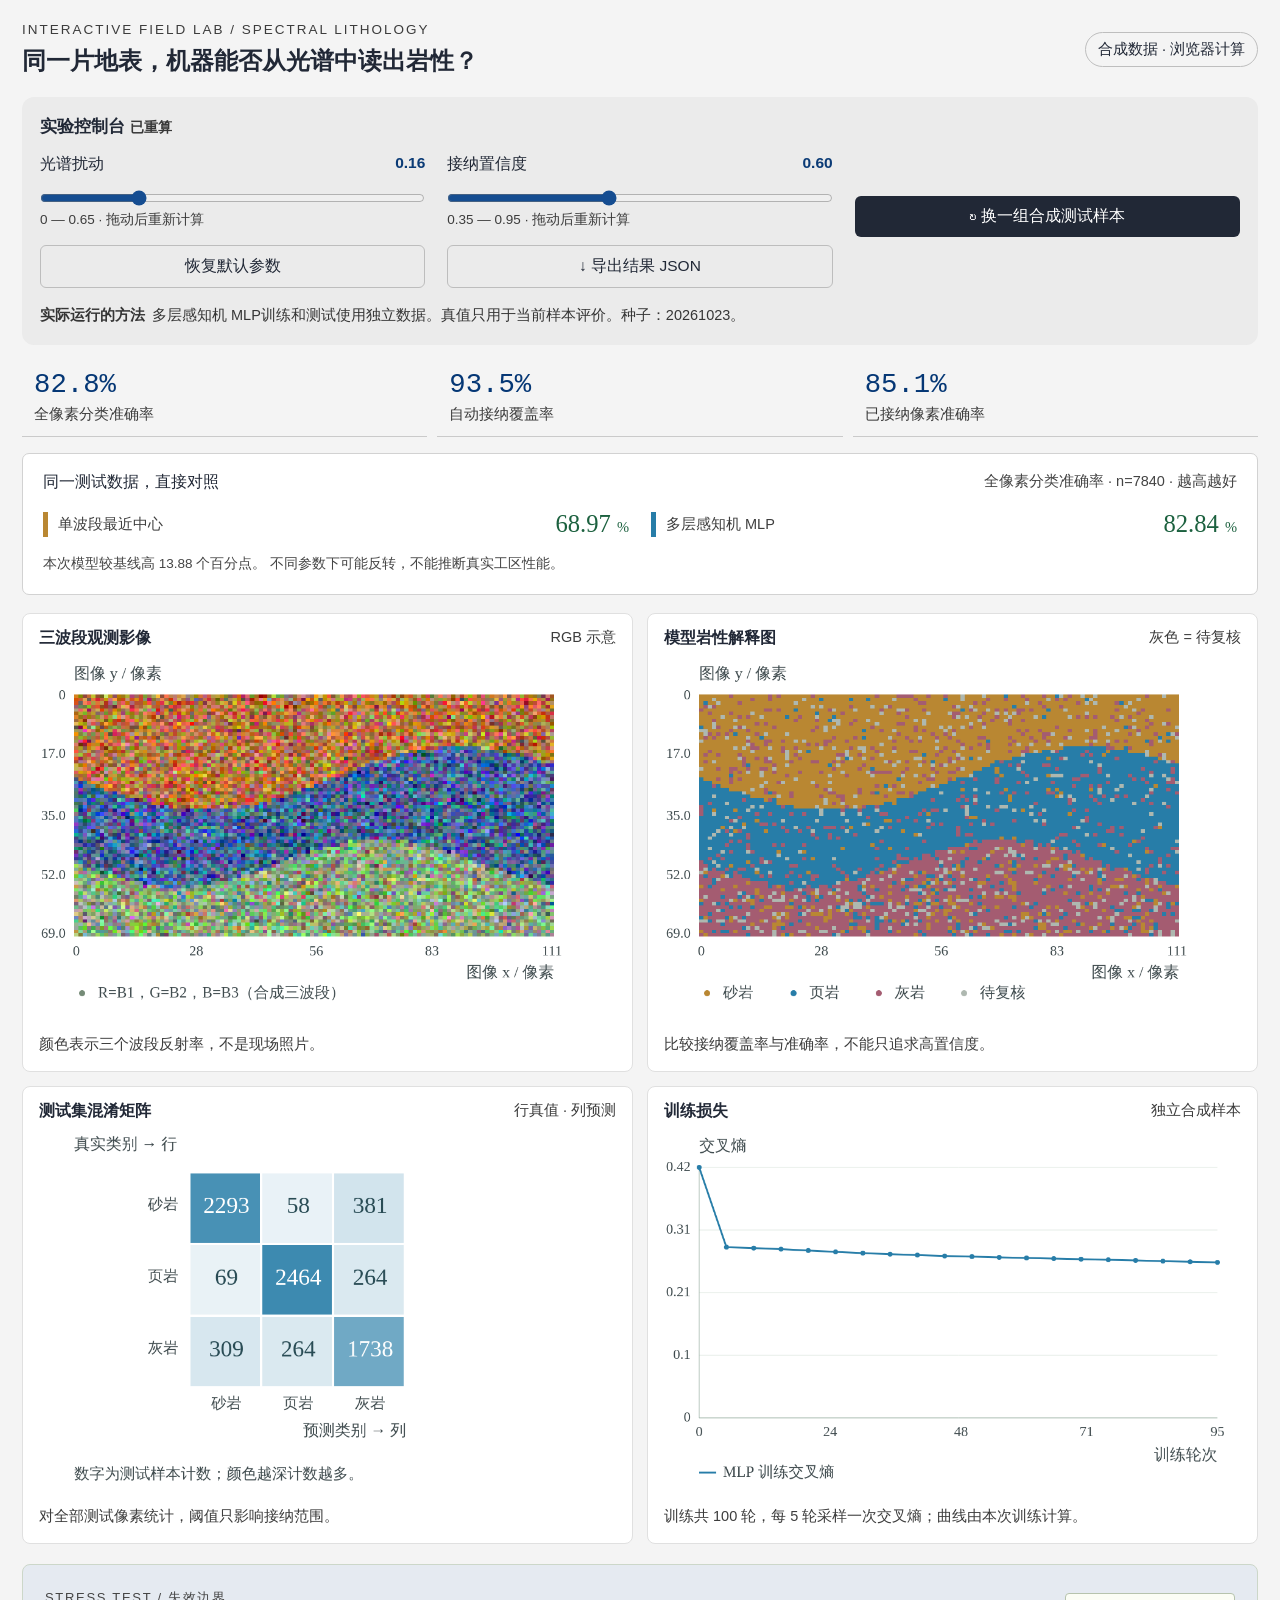
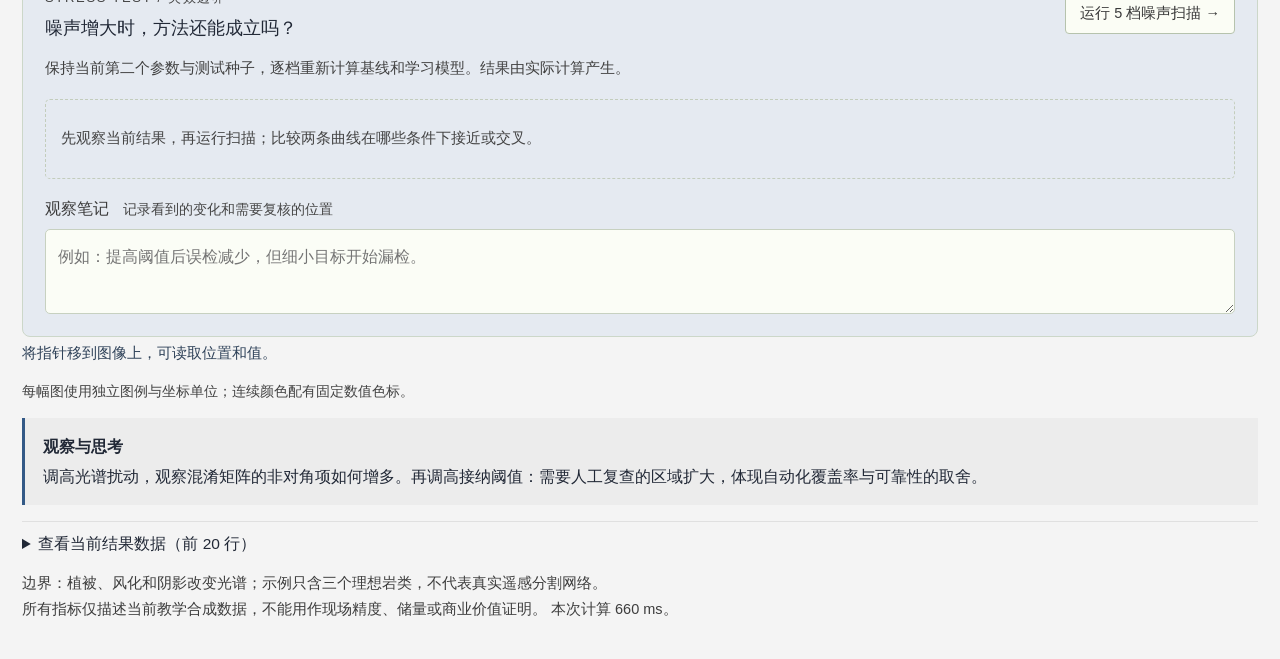
==== cases/geo-spectral/demo/index.html @ 85d24e7f "Initial commit" ====
<!doctype html><html lang="zh-CN"><head><meta charset="utf-8"><meta name="viewport" content="width=device-width,initial-scale=1"><title>地质剖面遥感解译</title><link rel="stylesheet" href="lab.css"></head><body><main id="lab"></main><script src="science.js"></script><script src="charts.js"></script><script src="model-contracts.js"></script><script src="lab-tools.js"></script><script src="config.js"></script><script src="lab.js"></script></body></html>
---- cases/geo-spectral/demo/lab.css ----
:root{color-scheme:light;--ink:#212836;--muted:#3c3c3c;--gold:#bb7b1b;--line:#e0e0e0;--paper:#f4f4f4;--teal:#164d92}*{box-sizing:border-box}body{margin:0;background:var(--paper);color:var(--ink);font-family:"Segoe UI","Microsoft YaHei",sans-serif;font-size:17px}button,input,select{font:inherit}button{cursor:pointer}button:focus-visible,input:focus-visible,summary:focus-visible{outline:3px solid #bb7b1b;outline-offset:3px}#lab{padding:22px;max-width:1550px;margin:auto}.lab-top{display:flex;gap:20px;justify-content:space-between;align-items:center;margin-bottom:20px}.eyebrow{font-size:13.5px;letter-spacing:2px;color:var(--muted);margin-bottom:8px}.lab-top h2{font-size:23.7px;margin:0;font-weight:600}.tag{border:1px solid #bebebe;border-radius:30px;padding:7px 12px;white-space:nowrap;font-size:14.5px}.lab-layout{display:grid;grid-template-columns:230px minmax(0,1fr);gap:22px}.controls{background:#ebebeb;border-radius:12px;padding:20px;align-self:start}.controls h3{font-size:17px;margin:0 0 22px}.ctrl{display:block;margin-bottom:26px}.ctrl>span{display:flex;justify-content:space-between;font-size:15.5px}.ctrl output{font-variant-numeric:tabular-nums;color:#0b3b76;font-weight:700}.ctrl input{width:100%;margin:15px 0 3px;accent-color:#154d91}.ctrl small{display:block;color:var(--muted);font-size:13.5px}.control-btn{background:var(--ink);border:0;color:white;border-radius:6px;padding:10px;width:100%;margin:0 0 8px;font-size:15.5px}.control-btn.secondary{background:transparent;border:1px solid #bdbdbd;color:var(--ink)}.control-note{font-size:14.5px;line-height:1.9;color:#353535}.lab-results{min-width:0}.metrics{display:grid;grid-template-columns:repeat(3,1fr);gap:10px;margin-bottom:16px}.metric{border-bottom:1px solid #cacaca;padding:2px 12px 12px}.metric strong{font-family:Consolas,monospace;font-size:27.3px;font-weight:500;display:block;color:#053775}.metric span{font-size:14.5px;color:var(--muted);display:block;margin-top:5px}.plots{display:grid;grid-template-columns:repeat(2,minmax(0,1fr));gap:14px}.plot{background:#fff;border:1px solid var(--line);border-radius:8px;overflow:hidden;min-width:0}.plot-head{padding:14px 16px 4px;display:flex;justify-content:space-between;gap:8px}.plot-head b{font-size:15.5px;font-weight:600}.plot-head span{color:var(--muted);font-size:13.5px}.plot canvas{display:block;width:100%;height:auto;aspect-ratio:1.8;touch-action:pan-y}.plot-caption{padding:0 16px 12px;color:var(--muted);font-size:13.5px;line-height:1.7;min-height:30px}.legend{display:flex;flex-wrap:wrap;gap:15px;padding:12px 0;font-size:14.5px;color:#383838}.legend i{display:inline-block;width:9px;height:9px;border-radius:2px;margin-right:5px}.lab-insight{background:#ececec;border-left:3px solid #335986;padding:14px 18px;font-size:15.5px;line-height:1.9;margin-top:14px}.lab-insight b{display:block;font-size:15.5px}.lab-foot{color:#3d3d3d;font-size:14.5px;line-height:1.8;margin-top:15px}.data-details{margin-top:16px;border-top:1px solid var(--line);padding-top:12px}.data-details summary{cursor:pointer;font-size:15.5px}.data-scroll{max-height:220px;overflow:auto;margin-top:10px}table{border-collapse:collapse;width:100%;font-size:14.5px}td,th{padding:7px;border-bottom:1px solid var(--line);text-align:left}th{background:#ebebeb}.hover-readout{font-size:14.5px;color:#2f4259;min-height:22px;margin-top:7px}a{color:#123a6c}.status{font-size:13.5px;color:#383838}.compare{margin-top:12px;font-size:14.5px;line-height:1.8;color:#3a3a3a}@media(max-width:760px){#lab{padding:12px}.lab-layout{grid-template-columns:1fr}.controls{display:grid;grid-template-columns:1fr 1fr;gap:0 20px;padding:16px}.controls h3,.control-note{grid-column:1/-1}.ctrl{margin-bottom:14px}.plots{grid-template-columns:1fr}.lab-top h2{font-size:20.5px}.lab-top{align-items:flex-start}.tag{font-size:13px}.metrics{gap:3px}.metric strong{font-size:25.6px}.metric{padding-left:3px}.metric span{font-size:13.5px}}

@media(min-width:761px) and (max-width:1100px){.lab-layout{grid-template-columns:1fr}.controls{display:grid;grid-template-columns:1fr 1fr 1fr;gap:0 20px;padding:16px}.controls h3{grid-column:1/-1;margin-bottom:15px}.ctrl{margin-bottom:12px}.control-note{grid-column:1/-1;margin:8px 0 0}.control-btn{align-self:end}.plots{grid-template-columns:1fr 1fr}}

/* Evidence-first laboratory additions. */
.plot canvas{aspect-ratio:1000/620}.chart-reading-note{font-size:13.5px;color:#424242;line-height:1.8;margin:14px 0}.paired-comparison{background:#fff;border:1px solid #d2d2d2;border-radius:7px;padding:18px 20px;margin:0 0 18px}.paired-head{display:flex;justify-content:space-between;gap:15px;font-size:15.5px}.paired-head>b{font-weight:500}.paired-head>span{color:#434343;font-size:13.5px}.paired-values{display:grid;grid-template-columns:1fr 1fr;gap:22px;margin-top:17px}.paired-values>div{display:grid;grid-template-columns:7px 1fr auto;align-items:center;gap:8px;font-size:14.5px;color:#3e3e3e}.paired-values i{width:5px;height:25px;display:inline-block}.paired-values strong{font:24.6px Consolas;color:#1c613f;white-space:nowrap}.paired-values strong small{font-size:14.5px}.paired-comparison>p{font-size:13.5px;line-height:1.8;color:#454545;margin:14px 0 0}.failure-lab{padding:22px;background:#e5eaf1;border:1px solid #ccd7c9;border-radius:8px;margin-top:20px}.failure-head{display:flex;justify-content:space-between;align-items:center;gap:20px}.failure-head small{font-size:13px;letter-spacing:1.7px;color:#444444}.failure-head h3{font-size:18.4px;font-weight:500;margin:8px 0 0}.failure-head button{border:1px solid #b6c3ad;padding:10px 14px;background:#fbfdf5;border-radius:4px;color:#393939;font-size:14.5px}.failure-head button:disabled{opacity:.7;cursor:progress}.failure-lab>p,.sweep-note{font-size:14.5px;line-height:1.9;color:#414141;margin-top:15px}.sweep-placeholder{font-size:14.5px;line-height:1.9;padding:25px 15px;color:#444444;border:1px dashed #c3cdbc;border-radius:5px;margin:17px 0}.failure-lab canvas{width:100%;height:auto;aspect-ratio:1000/620;background:white;border-radius:6px;display:block;margin:20px 0 0}.observation-label{display:block;font-size:15.5px;color:#3a3a3a;margin-top:20px}.observation-label>span{font-size:13.5px;color:#464646;margin-left:10px}.failure-lab textarea{display:block;width:100%;min-height:85px;padding:12px;border:1px solid #c7d1c0;background:#fbfdf6;resize:vertical;border-radius:5px;font:15.5px/1.9 'Segoe UI','Microsoft YaHei',sans-serif;color:#324459;margin-top:9px}

/* Wide, legible chart panels; desktop lab controls sit above the evidence. */
.lab-layout{grid-template-columns:1fr}.controls{display:grid;grid-template-columns:repeat(3,minmax(0,1fr));gap:0 22px;padding:18px}.controls h3{grid-column:1/-1;margin-bottom:16px}.ctrl{margin-bottom:16px}.control-note{grid-column:1/-1;font-size:14.5px;line-height:1.6;margin:8px 0 0}.control-note br{display:none}.control-note b{margin-right:7px}.control-btn{align-self:end}.plot canvas{aspect-ratio:1000/620}.plot-head b{font-size:16px}.plot-head span{font-size:14.5px}.plot-caption{font-size:14.5px;line-height:1.9}.paired-head b{font-size:16px}.paired-head span{font-size:14.5px}@media(max-width:1049px){.plots{grid-template-columns:1fr}.paired-values{gap:15px}.paired-values>div{grid-template-columns:6px 1fr;gap:6px}.paired-values strong{grid-column:2;font-size:25.5px}}
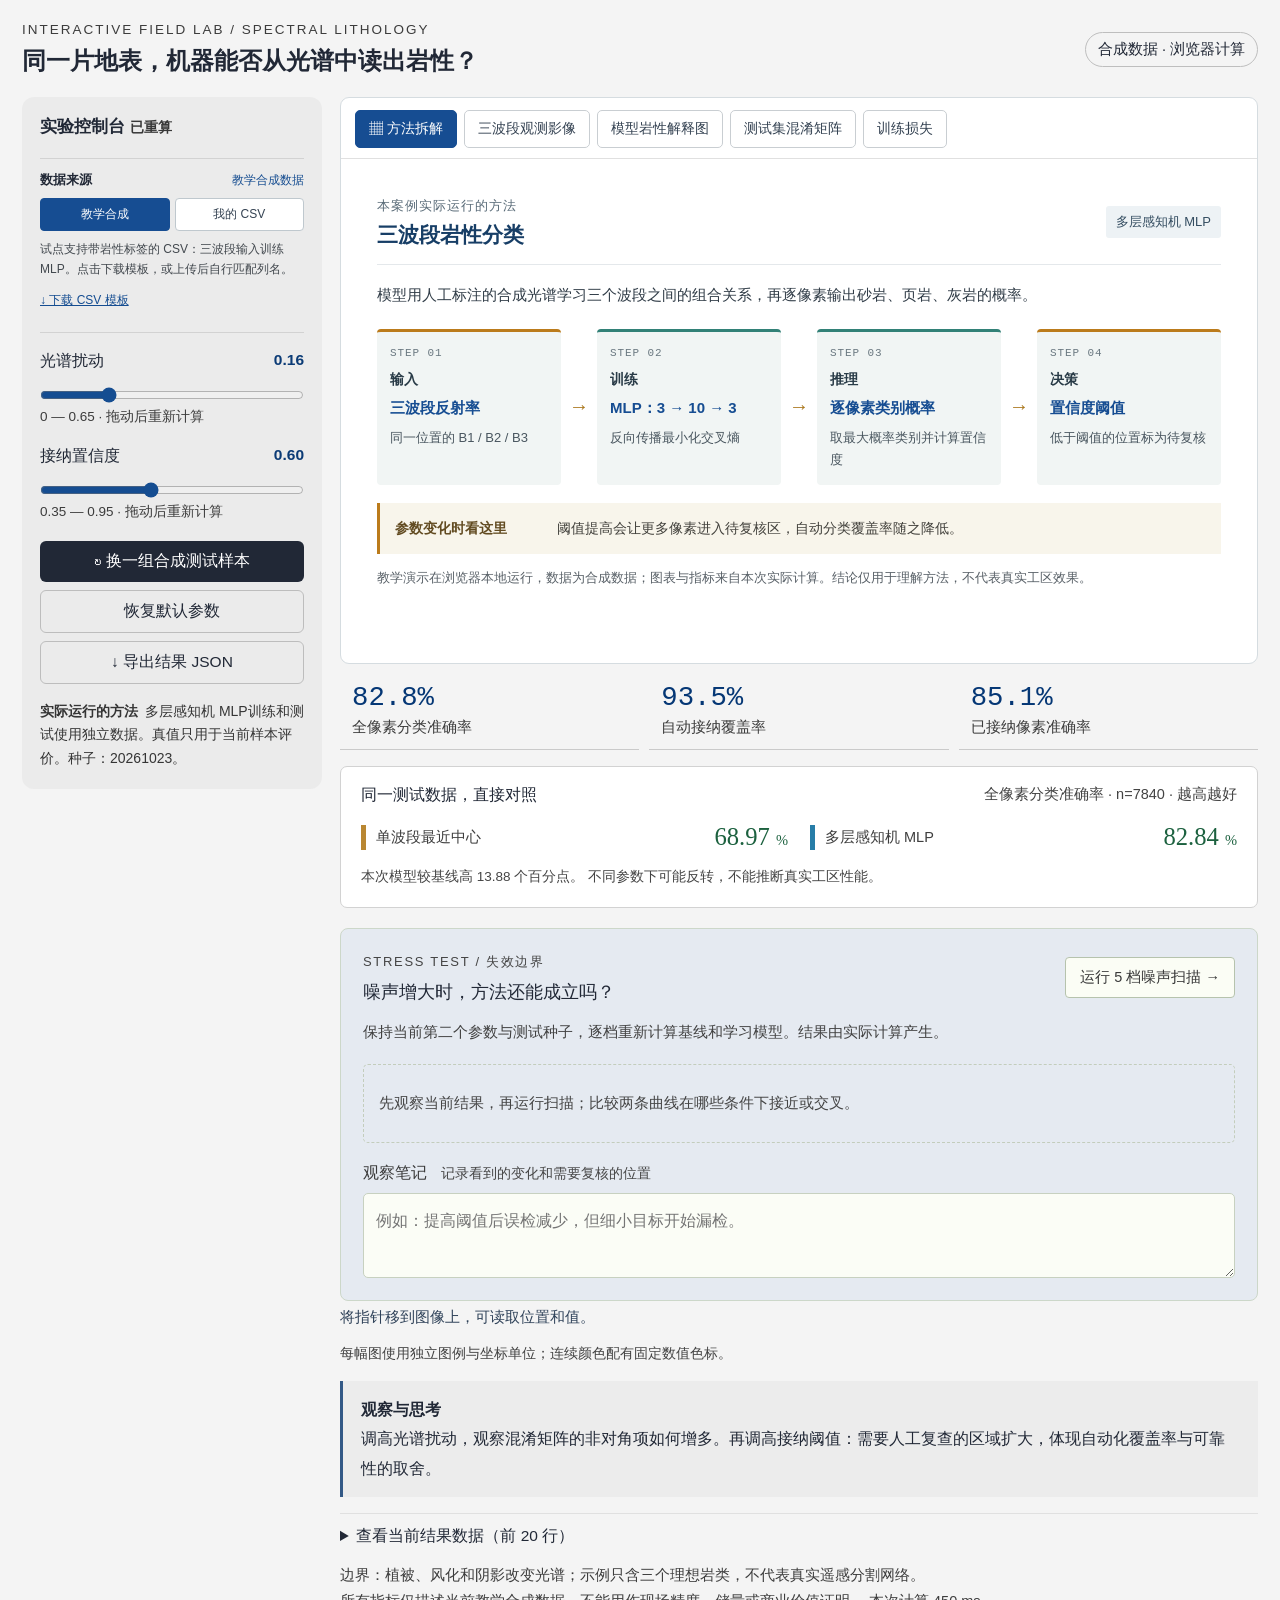
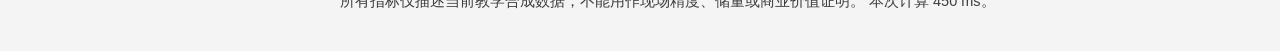
==== commit 4ed0af9a: "Add browser CSV training to spectral case" ====
--- a/cases/geo-spectral/demo/index.html
+++ b/cases/geo-spectral/demo/index.html
@@ -1 +1 @@
-<!doctype html><html lang="zh-CN"><head><meta charset="utf-8"><meta name="viewport" content="width=device-width,initial-scale=1"><title>地质剖面遥感解译</title><link rel="stylesheet" href="lab.css"></head><body><main id="lab"></main><script src="science.js"></script><script src="charts.js"></script><script src="model-contracts.js"></script><script src="lab-tools.js"></script><script src="config.js"></script><script src="lab.js"></script></body></html>+<!doctype html><html lang="zh-CN"><head><meta charset="utf-8"><meta name="viewport" content="width=device-width,initial-scale=1"><title>地质剖面遥感解译</title><link rel="stylesheet" href="lab.css"></head><body><main id="lab"></main><script src="science.js"></script><script src="charts.js"></script><script src="model-contracts.js"></script><script src="lab-tools.js"></script><script src="user-data.js"></script><script src="config.js"></script><script src="lab.js"></script></body></html>
--- a/cases/geo-spectral/demo/lab.css
+++ b/cases/geo-spectral/demo/lab.css
@@ -7,3 +7,52 @@
 
 /* Wide, legible chart panels; desktop lab controls sit above the evidence. */
 .lab-layout{grid-template-columns:1fr}.controls{display:grid;grid-template-columns:repeat(3,minmax(0,1fr));gap:0 22px;padding:18px}.controls h3{grid-column:1/-1;margin-bottom:16px}.ctrl{margin-bottom:16px}.control-note{grid-column:1/-1;font-size:14.5px;line-height:1.6;margin:8px 0 0}.control-note br{display:none}.control-note b{margin-right:7px}.control-btn{align-self:end}.plot canvas{aspect-ratio:1000/620}.plot-head b{font-size:16px}.plot-head span{font-size:14.5px}.plot-caption{font-size:14.5px;line-height:1.9}.paired-head b{font-size:16px}.paired-head span{font-size:14.5px}@media(max-width:1049px){.plots{grid-template-columns:1fr}.paired-values{gap:15px}.paired-values>div{grid-template-columns:6px 1fr;gap:6px}.paired-values strong{grid-column:2;font-size:25.5px}}
+
+
+/* Side-by-side experiment console and switchable evidence panel. */
+@media(min-width:761px){.lab-layout{grid-template-columns:minmax(260px,300px) minmax(0,1fr)!important;gap:18px}.controls{display:block!important;padding:18px;align-self:start;position:sticky;top:12px}.controls h3{margin-bottom:20px}.ctrl{margin-bottom:20px}.control-note{font-size:14px;line-height:1.7}.lab-results{min-width:0}.plots{display:block}.visual-tabs{display:flex;gap:7px;overflow-x:auto;padding:0 0 12px;border-bottom:1px solid #d8d8d8;margin-bottom:14px;scrollbar-width:thin}.visual-tab{flex:0 0 auto;border:1px solid #c9ced2;border-radius:5px;padding:9px 13px;background:#fff;color:#344252;font-size:14px;white-space:nowrap}.visual-tab:hover{border-color:#174e91;color:#174e91}.visual-tab.is-active{background:#164d92;border-color:#164d92;color:#fff}.visual-tab:focus-visible{outline:3px solid #bb7b1b;outline-offset:2px}.visual-stage{min-height:480px}.active-plot{width:100%}.active-plot canvas{aspect-ratio:1000/620}.method-panel{min-height:480px;background:#fff;border:1px solid #d9dfe3;border-radius:8px;padding:24px}.method-title{display:flex;justify-content:space-between;align-items:center;gap:14px;border-bottom:1px solid #e4e8eb;padding-bottom:15px}.method-title>div>span{font-size:13px;letter-spacing:.08em;color:#596b78}.method-title h3{margin:6px 0 0;font-size:21px;color:#173e66}.method-title>b{flex:0 0 auto;border-radius:3px;padding:7px 10px;background:#edf2f5;color:#344d61;font-size:13px;font-weight:500}.method-summary{font-size:15px;line-height:1.85;color:#303c47;margin:16px 0 20px}.method-flow{display:flex;align-items:stretch;gap:8px}.method-node{flex:1;min-width:0;padding:15px 13px;background:#f1f5f4;border-top:3px solid #328177;border-radius:4px}.method-node:nth-of-type(3n+1){border-top-color:#bb7b1b}.node-step{display:block;color:#6a7880;font:11px Consolas,monospace;letter-spacing:.08em;margin-bottom:12px}.method-node>b{display:block;color:#293b47;font-size:14px;margin-bottom:8px}.method-node>strong{display:block;color:#164d92;font-size:15px;line-height:1.5}.method-node>small{display:block;color:#49565f;font-size:13px;line-height:1.65;margin-top:8px}.flow-arrow{align-self:center;color:#aa771c;font-size:20px;font-weight:700}.method-key{display:grid;grid-template-columns:150px minmax(0,1fr);gap:12px;background:#f8f5eb;border-left:3px solid #bb7b1b;padding:13px 15px;margin-top:18px;font-size:14px;line-height:1.8}.method-key>b{color:#624b21}.method-key>span{color:#42413c}.method-caveat{font-size:12.5px;line-height:1.7;color:#596168;margin:14px 0 0}.chart-reading-note{margin-top:9px}.hover-readout{min-height:25px}}
+@media(max-width:760px){.visual-tabs{display:flex;gap:6px;overflow-x:auto;padding-bottom:9px;margin-bottom:10px}.visual-tab{flex:0 0 auto;font-size:13px;padding:8px 10px}.method-panel{background:#fff;border:1px solid #d9dfe3;border-radius:8px;padding:16px}.method-title{display:block}.method-title>b{display:inline-block;margin-top:10px}.method-flow{display:grid;grid-template-columns:1fr}.flow-arrow{transform:rotate(90deg);justify-self:center}.visual-stage{min-height:0}.method-key{grid-template-columns:1fr;gap:4px}.active-plot canvas{aspect-ratio:1000/620}}
+
+
+/* Align the chart workspace frame with the left experiment console. */
+.plots{border:1px solid #d5dce0;border-radius:9px;background:#fff;overflow:hidden}
+.visual-tabs{padding:12px 14px 10px;margin:0 0 12px;border-bottom:1px solid #e0e0e0}
+.visual-stage{padding:0 12px 12px;min-height:480px}
+.plots .active-plot{border:0;background:transparent}
+.plots .method-panel{border:0;background:#fff}
+.lab-results>.metrics{margin-top:16px}
+
+/* Upload a labeled CSV for local CPU training in the spectral case. */
+.user-data-box{border-top:1px solid #d2d2d2;border-bottom:1px solid #d2d2d2;padding:12px 0 14px;margin:0 0 18px}
+.user-data-heading{display:flex;justify-content:space-between;align-items:center;gap:8px;font-size:13px;margin-bottom:9px}
+.user-data-heading span{color:#174e91;font-size:12px}
+.user-source-switch{display:grid;grid-template-columns:1fr 1fr;gap:5px}
+.user-source-switch button{border:1px solid #bfc8ce;border-radius:4px;background:#fff;color:#344252;padding:7px 4px;font-size:12px}
+.user-source-switch button.is-active{background:#164d92;border-color:#164d92;color:#fff}
+.user-data-help{font-size:12px;line-height:1.65;color:#42484e;margin:9px 0}
+.user-template-link{display:inline-block;font-size:12px;color:#154d91;margin:0 0 9px}
+.user-data-panel[hidden],.user-mapping[hidden],.user-drop[hidden],.user-data-empty[hidden],.user-train-controls [hidden],.ctrl[hidden]{display:none!important}
+.user-data-panel{border:1px solid #ccd4db;border-radius:5px;background:#f7f8f8;padding:9px;margin-top:7px}
+.user-drop{position:relative;display:grid;gap:3px;border:1px dashed #7891a5;border-radius:4px;background:#fff;padding:10px 8px;text-align:center;cursor:pointer}
+.user-drop b{font-size:12px;color:#1f4f88}
+.user-drop span{font-size:10.5px;color:#515b62;line-height:1.5}
+.user-drop input{position:absolute;inset:0;width:100%;height:100%;opacity:0;cursor:pointer}
+.user-drop.dragging{background:#e7eef6;border-color:#164d92}
+.user-file-name,.user-status{font-size:11px;line-height:1.55;color:#42484e;overflow-wrap:anywhere;margin:6px 0}
+.user-mapping> b{font-size:11px}
+.user-map-grid{display:grid;grid-template-columns:1fr 1fr;gap:6px;margin-top:7px}
+.user-map-grid label,.user-class-map label,.user-train-controls label{display:grid;gap:3px;font-size:10px;color:#46525c}
+.user-map-grid select,.user-class-map select,.user-train-controls select{width:100%;min-width:0;border:1px solid #c9d0d6;border-radius:3px;background:#fff;padding:5px 3px;font-size:10.5px}
+.user-class-map{display:grid;gap:5px;margin-top:9px}
+.user-class-map>span{font-size:10px;color:#46525c}
+.user-class-map label{grid-template-columns:55px minmax(0,1fr);align-items:center}
+.user-preview{display:grid;gap:4px;background:#fff;border-left:2px solid #bb7b1b;padding:7px;margin-top:9px;font-size:10.5px;line-height:1.55;color:#3e4851}
+.user-preview small{color:#535f68}
+.user-train-controls{display:grid;grid-template-columns:1fr 1fr;gap:5px;margin-top:9px;align-items:end}
+.user-train-controls label{grid-column:1/-1}
+.user-train-controls .control-btn{font-size:11px;padding:7px 3px;margin:0}
+#user-progress{width:100%;height:8px;margin:9px 0 0;accent-color:#164d92}
+.user-status.ok{color:#256444}.user-status.error{color:#a33434}.user-status.busy{color:#174e91}
+.user-data-empty{display:grid;gap:8px;min-height:300px;align-content:center;justify-items:center;border:1px dashed #9eabb5;border-radius:8px;background:#f8f9fa;text-align:center;padding:28px}
+.user-data-empty b{font-size:18px;color:#183b61}.user-data-empty span{max-width:430px;font-size:14px;line-height:1.8;color:#46525c}
+.lab-results.awaiting-user-data>*:not(#user-data-empty){display:none!important}
